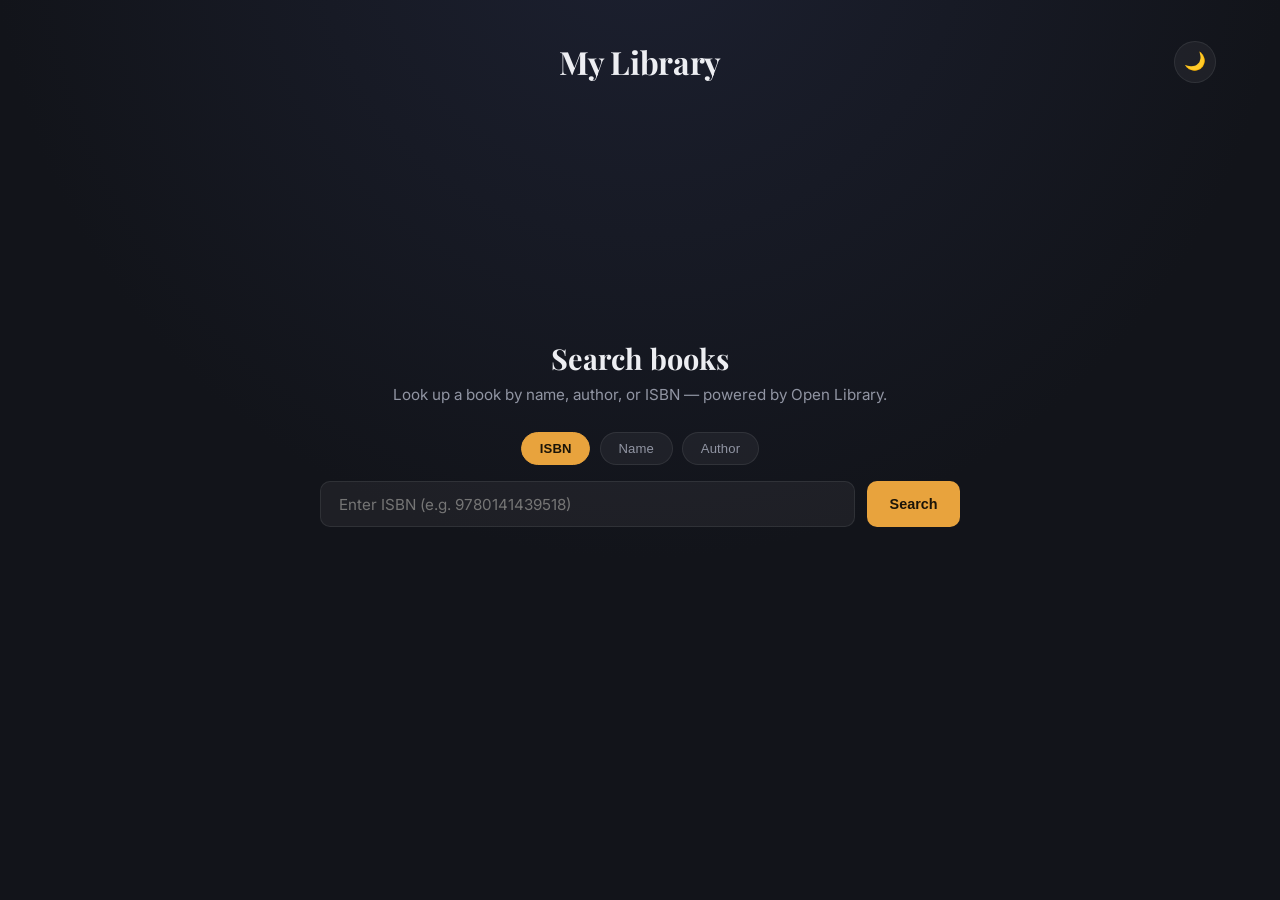
==== query.html @ 7b00bb0c "Add book isbn search (/query) and book list search" ====
<!DOCTYPE html>
<html lang="en">
<head>
    <meta charset="UTF-8">
    <meta name="viewport" content="width=device-width, initial-scale=1.0">
    <meta name="description" content="Search for a book by name, author, or ISBN.">
    <title>Search Books — My Library</title>
    <link rel="stylesheet" href="style.css">
    <link rel="preconnect" href="https://fonts.googleapis.com">
    <link rel="preconnect" href="https://fonts.gstatic.com" crossorigin>
    <link href="https://fonts.googleapis.com/css2?family=Inter:wght@300;400;600;700&family=Playfair+Display:ital,wght@0,400;0,700;1,400&display=swap" rel="stylesheet">
</head>
<body class="query-page">
    <header>
        <div class="logo">
            <a href="/" class="logo-link"><h1>My Library</h1></a>
            <div class="header-controls">
                <button id="theme-toggle" class="icon-btn" title="Toggle light/dark theme">🌙</button>
            </div>
        </div>
    </header>

    <main class="query-main">
        <section class="query-panel">
            <h2 class="query-heading">Search books</h2>
            <p class="query-subheading">Look up a book by name, author, or ISBN — powered by Open Library.</p>

            <form id="query-form" class="query-form" novalidate>
                <div class="query-mode-row" role="radiogroup" aria-label="Search by">
                    <button type="button" class="tag query-mode active" data-mode="isbn" aria-pressed="true">ISBN</button>
                    <button type="button" class="tag query-mode" data-mode="title" aria-pressed="false">Name</button>
                    <button type="button" class="tag query-mode" data-mode="author" aria-pressed="false">Author</button>
                </div>
                <div class="query-input-row">
                    <input type="text" id="query-input" class="query-input" placeholder="Enter ISBN (e.g. 9780141439518)" autocomplete="off" inputmode="search">
                    <button type="submit" class="control-btn primary query-submit" id="query-submit">Search</button>
                </div>
                <p class="query-error hidden" id="query-error"></p>
            </form>
        </section>

        <section class="query-results-section">
            <div class="query-status" id="query-status"></div>
            <div class="query-results" id="query-results"></div>
        </section>
    </main>

    <script type="module" src="query.js"></script>
</body>
</html>
---- style.css ----
:root {
    --bg-color: #12141a;
    --bg-gradient: radial-gradient(circle at 50% -10%, #1c2030 0%, #12141a 55%);
    --text-color: #edeef2;
    --text-muted: #9195a3;
    --accent-color: #e8a33d;
    --tag-bg: rgba(255, 255, 255, 0.05);
    --tag-hover: rgba(255, 255, 255, 0.09);
    --tag-active: #e8a33d;
    --tag-active-text: #1a1408;
    --overlay-bg: rgba(10, 11, 15, 0.97);
    --page-bg: #fbf8f2;
    --page-text: #2c2a26;
    --control-bg: rgba(255, 255, 255, 0.07);
    --control-hover: rgba(255, 255, 255, 0.14);
    --border-soft: rgba(255, 255, 255, 0.08);
    --logo-color: #edeef2;
    --shelf-shadow: rgba(0, 0, 0, 0.55);
    --page-edge: #e4ded0;
    --fore-edge-color: #f1ead9;
    --card-shadow: rgba(0, 0, 0, 0.45);
    --timeline-tick-color: #fff;
    --timeline-tick-shadow: 0 1px 2px rgba(0, 0, 0, 0.9), 0 0 8px rgba(0, 0, 0, 0.5);
}

:root[data-theme="light"] {
    --bg-color: #f6f4ef;
    --bg-gradient: radial-gradient(circle at 50% -10%, #ffffff 0%, #f0ede5 55%);
    --text-color: #232220;
    --text-muted: #7a756c;
    --accent-color: #b3572c;
    --tag-bg: rgba(0, 0, 0, 0.035);
    --tag-hover: rgba(0, 0, 0, 0.07);
    --tag-active: #b3572c;
    --tag-active-text: #fff8ef;
    --overlay-bg: rgba(246, 244, 239, 0.97);
    --page-bg: #ffffff;
    --page-text: #262420;
    --control-bg: rgba(0, 0, 0, 0.05);
    --control-hover: rgba(0, 0, 0, 0.1);
    --border-soft: rgba(0, 0, 0, 0.08);
    --logo-color: #232220;
    --shelf-shadow: rgba(60, 50, 30, 0.18);
    --page-edge: #e7e2d6;
    --fore-edge-color: #f4f0e6;
    --card-shadow: rgba(60, 50, 30, 0.16);
    --timeline-tick-color: #1a1a1a;
    --timeline-tick-shadow: 0 1px 2px rgba(255, 255, 255, 0.9), 0 0 8px rgba(255, 255, 255, 0.6);
}

* {
    margin: 0;
    padding: 0;
    box-sizing: border-box;
}

body {
    font-family: 'Inter', system-ui, sans-serif;
    background: var(--bg-gradient);
    background-color: var(--bg-color);
    color: var(--text-color);
    min-height: 100vh;
    display: flex;
    flex-direction: column;
    overflow-x: hidden;
    transition: background-color 0.4s ease, color 0.4s ease;
}

header {
    padding: 2.5rem 4rem 1.5rem;
    display: flex;
    flex-direction: column;
    align-items: center;
    gap: 1.75rem;
    position: relative;
    z-index: 10;
}

.logo {
    display: flex;
    align-items: center;
    gap: 1rem;
    width: 100%;
    justify-content: center;
    position: relative;
}

.logo h1 {
    font-family: 'Playfair Display', serif;
    font-weight: 700;
    font-size: 2rem;
    letter-spacing: -0.3px;
    color: var(--logo-color);
}

.header-controls {
    position: absolute;
    right: 0;
    top: 50%;
    transform: translateY(-50%);
    display: flex;
    align-items: center;
    gap: 0.6rem;
}

/* Below this width, the centered title and the absolutely-positioned
   controls start overlapping — switch .logo to a plain space-between row
   instead of a title floating under an overlay, and tighten things up to
   fit a phone screen. */
@media (max-width: 480px) {
    header {
        padding: 1.5rem 1.25rem 1.25rem;
        gap: 1.25rem;
    }

    .logo {
        justify-content: space-between;
    }

    .logo h1 {
        font-size: 1.4rem;
    }

    .header-controls {
        position: static;
        transform: none;
    }

    .icon-btn {
        width: 38px;
        height: 38px;
    }
}

.icon-btn {
    background: var(--tag-bg);
    border: 1px solid var(--border-soft);
    color: var(--text-color);
    width: 42px;
    height: 42px;
    border-radius: 50%;
    cursor: pointer;
    font-size: 1.1rem;
    display: flex;
    align-items: center;
    justify-content: center;
    transition: all 0.3s ease;
}

.icon-btn:hover {
    background: var(--tag-hover);
    transform: scale(1.08);
}

.icon-btn.active {
    background: var(--tag-active);
    border-color: var(--tag-active);
    color: var(--tag-active-text);
}

.layout-control {
    position: relative;
}

.layout-popover {
    position: absolute;
    top: calc(100% + 10px);
    right: 0;
    width: 230px;
    background: var(--overlay-bg);
    border: 1px solid var(--border-soft);
    border-radius: 14px;
    padding: 1rem;
    box-shadow: 0 16px 36px rgba(0, 0, 0, 0.35);
    backdrop-filter: blur(10px);
    z-index: 20;
    text-align: left;
}

.layout-popover.hidden {
    display: none;
}

.layout-popover-title {
    font-size: 0.78rem;
    font-weight: 600;
    text-transform: uppercase;
    letter-spacing: 0.04em;
    color: var(--text-muted);
    margin-bottom: 0.75rem;
}

.layout-popover-row {
    display: flex;
    gap: 0.5rem;
    margin-bottom: 0.9rem;
}

.layout-quick-btn {
    flex: 1;
    background: var(--tag-bg);
    border: 1px solid var(--border-soft);
    color: var(--text-color);
    padding: 0.45rem 0.6rem;
    border-radius: 8px;
    font-size: 0.82rem;
    font-weight: 500;
    cursor: pointer;
    transition: all 0.2s ease;
}

.layout-quick-btn:hover {
    background: var(--tag-hover);
}

.layout-quick-btn.active {
    background: var(--tag-active);
    border-color: var(--tag-active);
    color: var(--tag-active-text);
    font-weight: 600;
}

.layout-slider-row label {
    display: block;
    font-size: 0.8rem;
    color: var(--text-muted);
    margin-bottom: 0.5rem;
}

.layout-slider-row input[type="range"] {
    width: 100%;
    accent-color: var(--accent-color);
    cursor: pointer;
}

.about-control {
    position: relative;
}

.about-control.hidden {
    display: none;
}

.about-popover {
    position: absolute;
    top: calc(100% + 10px);
    right: 0;
    min-width: 200px;
    background: var(--overlay-bg);
    border: 1px solid var(--border-soft);
    border-radius: 14px;
    padding: 1rem;
    box-shadow: 0 16px 36px rgba(0, 0, 0, 0.35);
    backdrop-filter: blur(10px);
    z-index: 20;
    text-align: left;
}

.about-popover.hidden {
    display: none;
}

.about-popover-title {
    font-size: 0.78rem;
    font-weight: 600;
    text-transform: uppercase;
    letter-spacing: 0.04em;
    color: var(--text-muted);
    margin-bottom: 0.75rem;
}

.about-links {
    list-style: none;
    display: flex;
    flex-direction: column;
    gap: 0.4rem;
}

.about-link {
    display: flex;
    align-items: center;
    gap: 0.6rem;
    padding: 0.45rem 0.6rem;
    border-radius: 8px;
    color: var(--text-color);
    text-decoration: none;
    font-size: 0.88rem;
    font-weight: 500;
    text-transform: capitalize;
    transition: background 0.2s ease;
}

.about-link:hover {
    background: var(--tag-hover);
}

.about-link svg {
    flex-shrink: 0;
    color: var(--text-muted);
}

.tags {
    display: flex;
    gap: 0.6rem;
    list-style: none;
    flex-wrap: wrap;
    justify-content: center;
    max-width: 900px;
}

.tag {
    background: var(--tag-bg);
    border: 1px solid var(--border-soft);
    color: var(--text-muted);
    padding: 0.5rem 1.1rem;
    border-radius: 99px;
    font-size: 0.82rem;
    font-weight: 500;
    letter-spacing: 0.01em;
    cursor: pointer;
    transition: all 0.25s ease;
}

.tag:hover {
    background: var(--tag-hover);
    color: var(--text-color);
    transform: translateY(-1px);
}

.tag.active {
    background: var(--tag-active);
    border-color: var(--tag-active);
    color: var(--tag-active-text);
    font-weight: 600;
}

.tag-search-item {
    list-style: none;
}

/* Shares .tag's pill shape/colors/hover — these just adapt it from a button
   to a free-text field (width, text alignment, cursor, a focus ring instead
   of the click "active" state buttons use). */
.tag-search {
    font-family: inherit;
    width: 240px;
    max-width: 60vw;
    text-align: left;
    cursor: text;
}

.tag-search::placeholder {
    color: var(--text-muted);
    opacity: 0.75;
}

.tag-search:focus {
    outline: none;
    color: var(--text-color);
    background: var(--tag-hover);
    border-color: var(--accent-color);
}

main {
    flex: 1;
    display: flex;
    justify-content: center;
    align-items: center;
    padding: 3rem 2rem 5rem;
}

.bookshelf-container {
    position: relative;
    width: 100%;
    max-width: 1100px;
    margin: 0 auto;
}

.not-found {
    display: flex;
    flex-direction: column;
    align-items: center;
    text-align: center;
    gap: 0.6rem;
    margin: 0 auto;
}

.not-found.hidden {
    display: none;
}

.not-found-code {
    font-family: 'Playfair Display', serif;
    font-weight: 700;
    font-size: 4rem;
    color: var(--accent-color);
    line-height: 1;
}

.not-found-message {
    color: var(--text-muted);
    font-size: 1.05rem;
    max-width: 360px;
}

.search-empty-message {
    width: 100%;
    text-align: center;
    color: var(--text-muted);
    font-size: 0.95rem;
    padding: 2.5rem 1rem;
}

.not-found-home-link {
    margin-top: 0.6rem;
    padding: 0.6rem 1.3rem;
    border-radius: 999px;
    border: 1px solid var(--border-soft);
    color: var(--text-color);
    text-decoration: none;
    font-size: 0.9rem;
    transition: background 0.2s ease, border-color 0.2s ease;
}

.not-found-home-link:hover {
    background: var(--accent-color);
    border-color: var(--accent-color);
    color: #fff;
}

.bookshelf-rows {
    display: flex;
    flex-direction: column;
    gap: 40px;
}

.shelf-row {
    position: relative;
}

.bookshelf-viewport {
    overflow-x: auto;
    overflow-y: hidden;
    scroll-behavior: smooth;
    scrollbar-width: thin;
    /* Top padding is headroom for both the hover-lift and the tooltip
       balloon above it — overflow-y is hidden (needed to clip horizontal
       scroll cleanly), so anything taller than this gets cut off. The
       matching negative margin keeps the row's own position unchanged
       when nothing is hovered. */
    padding: 150px 4px 6px;
    margin-top: -150px;
    -webkit-overflow-scrolling: touch;
}

.bookshelf-viewport::-webkit-scrollbar {
    height: 6px;
}

.bookshelf-viewport::-webkit-scrollbar-thumb {
    background: var(--border-soft);
    border-radius: 3px;
}

.bookshelf {
    display: flex;
    justify-content: center;
    align-items: flex-end;
    gap: 3px;
    position: relative;
    z-index: 2;
    padding: 0 20px 6px;
    width: max-content;
    min-width: 100%;
    transform-style: preserve-3d;
}

.shelf-nav {
    position: absolute;
    top: calc(50% - 35px);
    transform: translateY(-50%);
    z-index: 6;
    width: 44px;
    height: 44px;
    border-radius: 50%;
    background: var(--control-bg);
    border: 1px solid var(--border-soft);
    color: var(--text-color);
    font-size: 1.5rem;
    line-height: 1;
    display: flex;
    align-items: center;
    justify-content: center;
    cursor: pointer;
    transition: all 0.2s ease;
    backdrop-filter: blur(6px);
}

.shelf-nav:hover {
    background: var(--control-hover);
}

.shelf-nav:disabled {
    opacity: 0.25;
    cursor: default;
}

.shelf-nav.hidden {
    display: none;
}

.shelf-nav-left {
    left: -4px;
}

.shelf-nav-right {
    right: -4px;
}

/* The plank's own width is set from JS to match the row's full scrollable
   content width (which can be much wider than the visible viewport once a
   row overflows, e.g. in "All" mode) — so it needs its own clipped "track"
   the same visible width as the viewport, otherwise the oversized plank
   would stick out past the row on both sides. Extra bottom padding on the
   track gives the plank's drop shadow room to render without being clipped. */
.shelf-plank-track {
    position: relative;
    overflow: hidden;
    margin-top: -4px;
    padding-bottom: 20px;
    height: 22px;
}

/* Dark wood plank the books visually rest on — replaces the old
   shadow-only "floating books" look with an actual shelf surface. Position
   and width are driven by JS (see syncPlank in main.js) so it always spans
   exactly as wide as the books, including while mid-scroll. */
.shelf-plank {
    position: absolute;
    top: 0;
    left: 0;
    z-index: 1;
    height: 22px;
    border-radius: 4px;
    background: linear-gradient(180deg, #7a4a26 0%, #5c3418 45%, #3d2110 100%);
    box-shadow:
        0 14px 22px var(--shelf-shadow),
        inset 0 2px 0 rgba(255, 255, 255, 0.12),
        inset 0 -4px 6px rgba(0, 0, 0, 0.4);
    will-change: transform;
}

.shelf-plank::before {
    content: '';
    position: absolute;
    inset: 3px 6px;
    border-radius: 3px;
    background-image: repeating-linear-gradient(
        90deg,
        rgba(0, 0, 0, 0.15) 0px,
        rgba(0, 0, 0, 0.15) 1px,
        transparent 1px,
        transparent 16px
    );
    opacity: 0.6;
    pointer-events: none;
}

.shelf-plank::after {
    content: '';
    position: absolute;
    left: 0;
    right: 0;
    top: 0;
    height: 3px;
    border-radius: 4px 4px 0 0;
    background: rgba(255, 220, 180, 0.15);
    pointer-events: none;
}

.shelf-top, .shelf-front {
    display: none;
}

/* Timeline strip — dates (from book.date_added) laid out under the plank in
   the same coordinate space as the books above, so each tick lines up with
   the book that introduced it. Clipped track + full-content-width inner
   element mirrors the shelf-plank-track/shelf-plank pattern so it scrolls
   in lockstep with the row (see syncRow in main.js). Hidden by default —
   shown only once the timeline toggle is switched on. */
.shelf-timeline-track {
    position: relative;
    overflow: hidden;
    height: 34px;
}

.bookshelf-container.hide-timeline .shelf-timeline-track {
    display: none;
}

.shelf-timeline {
    position: absolute;
    top: 0;
    left: 0;
    height: 100%;
    will-change: transform;
}

.timeline-tick {
    position: absolute;
    top: 0;
    transform: translateX(-50%);
    white-space: nowrap;
    color: var(--timeline-tick-color);
    text-shadow: var(--timeline-tick-shadow);
    pointer-events: none;
}

/* Sized to stay legible against whatever's behind the strip without
   overwhelming a row of many closely-spaced ticks. */
.timeline-tick-year {
    top: 3px;
    font-size: 0.95rem;
    font-weight: 700;
    letter-spacing: 0.02em;
}

.timeline-tick-month {
    top: 8px;
    font-size: 0.72rem;
    font-weight: 500;
    opacity: 0.9;
}

/* ---------- 3D Book Construction ---------- */
/* Faces follow standard cube geometry: front/back = width x height,
   spine/fore-edge = thickness x height, top/bottom = width x thickness. */

/* The slot is the flex item and the ONLY element the mouse hit-tests
   against for hover/click — it never moves. The .book inside it animates
   freely on hover without ever dragging the hoverable region out from
   under the cursor (which is what caused the old flicker). */
.book-slot {
    position: relative;
    cursor: pointer;
    /* Each book gets its OWN perspective, centered on itself. A single
       perspective shared across the whole row (previously on <main>) skews
       every book away from the row's center, which is what was flaring the
       top page-block face out into a visible pale strip on most spines.
       700px was aggressive enough that tall, thin books (large height,
       small thickness) combined with the per-book rotation jitter could
       foreshorten a face's far corner into a sharp spike poking above the
       book's silhouette. A larger distance keeps the same tilted-book feel
       with far less distortion. */
    perspective: 2200px;
}

.book-slot:hover {
    z-index: 5;
}

.book {
    position: relative;
    transform-style: preserve-3d;
    transition: transform 0.45s cubic-bezier(0.34, 1.56, 0.64, 1);
    transform: rotateY(var(--rest-y, -90deg)) rotateZ(var(--rest-z, 0deg));
    will-change: transform;
}

/* translateY/translateZ/scale are listed BEFORE the rotateY/rotateZ resting
   rotation, so they apply outermost, in plain world space — a straight lift
   up and toward the viewer. Putting them after the rotation (as before)
   made them inherit the book's own resting rotation, turning "toward the
   viewer" into "sideways", which read as the book sliding left on hover. */
.book-slot:hover .book {
    transform: translateY(-16px) translateZ(50px) scale(1.08)
               rotateY(var(--rest-y, -90deg)) rotateZ(var(--rest-z, 0deg));
}

/* Hover tooltip — a small speech-balloon above the book showing title +
   author. It's a plain 2D element (a sibling of .book, not inside it), so
   it isn't subject to the book's own 3D perspective/rotation — it just
   fades and pops in in place, sized to whatever text it holds. */
.book-tooltip {
    position: absolute;
    left: 50%;
    bottom: calc(100% + 14px);
    transform: translateX(-50%) translateY(6px) scale(0.94);
    width: max-content;
    max-width: 190px;
    background: var(--overlay-bg);
    border: 1px solid var(--border-soft);
    border-radius: 10px;
    padding: 0.5rem 0.75rem;
    text-align: center;
    z-index: 8;
    opacity: 0;
    pointer-events: none;
    transition: opacity 0.2s ease, transform 0.2s ease;
    box-shadow: 0 10px 24px rgba(0, 0, 0, 0.35);
    backdrop-filter: blur(8px);
}

.book-tooltip::after {
    content: '';
    position: absolute;
    top: 100%;
    left: 50%;
    transform: translateX(-50%);
    border: 6px solid transparent;
    border-top-color: var(--overlay-bg);
}

.book-slot:hover .book-tooltip {
    opacity: 1;
    transform: translateX(-50%) translateY(0) scale(1);
}

.book-tooltip-title {
    display: block;
    font-family: 'Playfair Display', serif;
    font-weight: 700;
    font-size: 0.82rem;
    line-height: 1.3;
    color: var(--text-color);
}

.book-tooltip-author {
    display: block;
    font-size: 0.7rem;
    color: var(--text-muted);
    margin-top: 0.2rem;
}

.book-face {
    position: absolute;
    top: 0;
    left: 0;
    background-size: cover;
    background-position: center;
    backface-visibility: hidden;
}

.book-front {
    border-radius: 3px 6px 6px 3px;
    box-shadow: inset 0 0 30px rgba(0, 0, 0, 0.15);
    overflow: hidden;
}

.cover-img {
    width: 100%;
    height: 100%;
    object-fit: cover;
    display: block;
}

.cover-fallback {
    position: absolute;
    inset: 0;
    display: none;
    flex-direction: column;
    align-items: center;
    justify-content: center;
    text-align: center;
    padding: 1.5rem;
    color: rgba(255, 255, 255, 0.95);
}

.cover-fallback-active .cover-fallback {
    display: flex;
}

.fallback-title {
    font-family: 'Playfair Display', serif;
    font-weight: 700;
    font-size: 1rem;
    margin-bottom: 0.6rem;
    line-height: 1.3;
}

.fallback-author {
    font-size: 0.75rem;
    opacity: 0.85;
    letter-spacing: 0.02em;
}

.book-back {
    border-radius: 3px 6px 6px 3px;
    box-shadow: inset 0 0 25px rgba(0, 0, 0, 0.25);
}

.book-spine {
    border-radius: 3px 3px 3px 3px;
    box-shadow: inset 3px 0 8px rgba(0, 0, 0, 0.18), inset -1px 0 3px rgba(255, 255, 255, 0.15);
    display: flex;
    align-items: center;
    justify-content: center;
    overflow: hidden;
}

.book-spine-title {
    writing-mode: vertical-rl;
    text-orientation: mixed;
    transform: rotate(180deg);
    font-size: 0.72rem;
    font-weight: 600;
    color: rgba(255, 255, 255, 0.94);
    padding: 12px 0;
    text-align: center;
    white-space: nowrap;
    overflow: hidden;
    max-height: 100%;
    letter-spacing: 0.01em;
}

.rating-badge {
    position: absolute;
    top: 8px;
    left: 50%;
    transform: translateX(-50%);
    background: rgba(0, 0, 0, 0.28);
    color: #fff;
    font-size: 0.6rem;
    font-weight: 700;
    padding: 2px 6px;
    border-radius: 8px;
    z-index: 2;
    backdrop-filter: blur(2px);
}

.book-fore-edge {
    background: var(--fore-edge-color);
    background-image: repeating-linear-gradient(0deg, var(--page-edge), var(--page-edge) 1px, var(--fore-edge-color) 1px, var(--fore-edge-color) 3px);
}

.book-top, .book-bottom {
    background: var(--fore-edge-color);
    background-image: repeating-linear-gradient(90deg, var(--page-edge), var(--page-edge) 1px, var(--fore-edge-color) 1px, var(--fore-edge-color) 3px);
}

/* ---------- Overlay / Inspect Mode ---------- */
.overlay {
    position: fixed;
    top: 0;
    left: 0;
    width: 100vw;
    height: 100vh;
    background: var(--overlay-bg);
    backdrop-filter: blur(14px);
    z-index: 100;
    display: flex;
    flex-direction: column;
    opacity: 1;
    transition: opacity 0.4s ease;
}

.overlay.hidden {
    opacity: 0;
    pointer-events: none;
}

.overlay-controls {
    padding: 2rem;
    display: flex;
    justify-content: space-between;
    z-index: 110;
}

.overlay-controls-right {
    display: flex;
    gap: 0.75rem;
}

.lamp-btn {
    display: flex;
    align-items: center;
    gap: 0.4rem;
}

.lamp-btn-icon {
    font-size: 1rem;
    filter: grayscale(1) brightness(0.8);
    transition: filter 0.25s ease;
}

.lamp-btn[aria-pressed="true"] {
    background: rgba(232, 163, 61, 0.18);
    box-shadow: inset 0 0 0 1px rgba(232, 163, 61, 0.5);
}

.lamp-btn[aria-pressed="true"] .lamp-btn-icon {
    filter: none;
    text-shadow: 0 0 8px rgba(255, 200, 80, 0.9);
}

.control-btn {
    padding: 0.7rem 1.4rem;
    border-radius: 10px;
    border: none;
    font-weight: 600;
    font-size: 0.9rem;
    cursor: pointer;
    transition: all 0.2s ease;
    background: var(--control-bg);
    color: var(--text-color);
}

.control-btn:hover {
    background: var(--control-hover);
}

.control-btn.primary {
    background: var(--accent-color);
    color: var(--tag-active-text);
}

.control-btn.primary:hover {
    filter: brightness(1.08);
    box-shadow: 0 0 24px rgba(232, 163, 61, 0.35);
}

.control-btn:disabled {
    opacity: 0.4;
    cursor: not-allowed;
    filter: none;
    box-shadow: none;
}

.control-btn:disabled:hover {
    background: var(--control-bg);
}

.control-btn.primary:disabled {
    background: var(--control-bg);
    color: var(--text-muted);
}

.inspect-stage {
    flex: 1;
    position: relative;
    display: flex;
    justify-content: center;
    align-items: center;
}

.inspect-stage canvas {
    display: block;
}

.drag-hint {
    position: absolute;
    bottom: 1.5rem;
    left: 50%;
    transform: translateX(-50%);
    font-size: 0.8rem;
    color: var(--text-muted);
    letter-spacing: 0.02em;
    pointer-events: none;
    opacity: 0.85;
}

/* ---------- Inspect view: prev/next book arrows ---------- */
/* Pinned to the stage's outer edges, leaving a gutter that the metadata
   panels start after (see .book-info offsets) so the two never collide. */
.inspect-nav {
    position: absolute;
    top: 50%;
    transform: translateY(-50%);
    z-index: 5;
    width: 44px;
    height: 44px;
    border-radius: 50%;
    background: var(--control-bg);
    border: 1px solid var(--border-soft);
    color: var(--text-color);
    font-size: 1.5rem;
    line-height: 1;
    display: flex;
    align-items: center;
    justify-content: center;
    cursor: pointer;
    transition: background 0.2s ease, opacity 0.2s ease;
    backdrop-filter: blur(6px);
}

.inspect-nav:hover:not(:disabled) {
    background: var(--control-hover);
}

.inspect-nav:disabled {
    opacity: 0.2;
    cursor: default;
}

.inspect-nav-left {
    left: 10px;
}

.inspect-nav-right {
    right: 10px;
}

/* ---------- Inspect view: book metadata panels ---------- */
/* Overlaid on the stage rather than laid out as flex siblings of the canvas:
   the renderer is sized in JS from the stage's own box (see
   createInspectScene), so in-flow panels would shrink the row out from
   under a canvas that has already been given an explicit pixel width. */
.book-info {
    position: absolute;
    top: 0;
    z-index: 4;
    width: 30%;
    max-width: 270px;
    max-height: 100%;
    overflow-y: auto;
    display: flex;
    flex-direction: column;
    gap: 0.85rem;
    font-size: 0.85rem;
    line-height: 1.5;
}

.book-info-left {
    left: 66px;
}

.book-info-right {
    right: 66px;
}

.info-title {
    font-family: 'Playfair Display', serif;
    font-weight: 700;
    font-size: 1.35rem;
    line-height: 1.25;
    color: var(--text-color);
}

.info-row {
    display: flex;
    flex-direction: column;
    gap: 0.15rem;
}

.info-label {
    font-size: 0.68rem;
    font-weight: 600;
    text-transform: uppercase;
    letter-spacing: 0.07em;
    color: var(--text-muted);
}

.info-value {
    color: var(--text-color);
    overflow-wrap: anywhere;
}

.info-tags {
    color: var(--accent-color);
    font-weight: 500;
}

.info-note {
    display: flex;
    flex-direction: column;
    gap: 0.3rem;
    padding-top: 0.85rem;
    border-top: 1px solid var(--border-soft);
}

/* pre-wrap keeps newlines the reader typed into books.json's `description`
   as real line breaks, while still wrapping long paragraphs to the panel. */
.info-note-body {
    white-space: pre-wrap;
    color: var(--text-color);
    opacity: 0.92;
}

/* Below this width the book fills too much of the stage to leave clear space
   beside it — drop the panels to the bottom as two columns and reclaim the
   drag hint's space. They get a solid backdrop here because unlike the
   desktop layout they do sit over the model, and a pale cover behind
   unbacked text would be unreadable. A fixed height (rather than
   max-height) keeps both columns' top edges level so the two read as one
   bar instead of a ragged pair. */
@media (max-width: 1024px) {
    .book-info {
        top: auto;
        bottom: 0;
        width: 50%;
        max-width: none;
        height: 44%;
        font-size: 0.78rem;
        gap: 0.6rem;
        padding: 0.9rem 1rem 1rem;
        background: var(--overlay-bg);
        backdrop-filter: blur(8px);
    }

    .book-info-right {
        border-left: 1px solid var(--border-soft);
    }

    .book-info-left {
        left: 0;
    }

    .book-info-right {
        right: 0;
    }

    .info-title {
        font-size: 1.1rem;
    }

    .inspect-nav {
        top: 30%;
    }

    .drag-hint {
        display: none;
    }
}

/* ---------- Loading spinner (shown while the cover texture downloads) ---------- */
.inspect-loader {
    position: absolute;
    top: 50%;
    left: 50%;
    transform: translate(-50%, -50%);
    z-index: 4;
    pointer-events: none;
}

.inspect-loader.hidden {
    display: none;
}

.spinner {
    width: 40px;
    height: 40px;
    border-radius: 50%;
    border: 3px solid var(--border-soft);
    border-top-color: var(--accent-color);
    animation: spin 0.8s linear infinite;
}

@keyframes spin {
    to { transform: rotate(360deg); }
}

/* ---------- Reading Interface / Open Book ---------- */
.reading-interface {
    position: absolute;
    top: 0;
    left: 0;
    width: 100%;
    height: 100%;
    display: flex;
    flex-direction: column;
    justify-content: center;
    align-items: center;
    z-index: 105;
    background: var(--overlay-bg);
}

.reading-interface.hidden {
    display: none;
}

.open-book-container {
    perspective: 2200px;
    margin-bottom: 2rem;
}

.open-book {
    position: relative;
    transform-style: preserve-3d;
}

.page {
    position: absolute;
    top: 0;
    left: 50%;
    width: 50%;
    height: 100%;
    background: var(--page-bg);
    transform-origin: left center;
    transition: transform 0.8s cubic-bezier(0.645, 0.045, 0.355, 1);
    transform-style: preserve-3d;
    border: 1px solid var(--border-soft);
    box-shadow: 0 10px 40px var(--card-shadow), inset 6px 0 12px rgba(0, 0, 0, 0.04);
    border-radius: 0 4px 4px 0;
}

.page-front, .page-back {
    position: absolute;
    top: 0;
    left: 0;
    width: 100%;
    height: 100%;
    backface-visibility: hidden;
    padding: 2.2rem;
    overflow-y: auto;
    color: var(--page-text);
    background: var(--page-bg);
}

.page-front {
    transform: rotateY(0deg);
}

.page-back {
    transform: rotateY(180deg);
}

.page.flipped {
    transform: rotateY(-180deg);
}

.page-front h2, .page-back h2 {
    font-family: 'Playfair Display', serif;
    margin-bottom: 1rem;
    color: var(--page-text);
}

.page-front p, .page-back p {
    margin-bottom: 1rem;
    line-height: 1.65;
    font-size: 0.95rem;
}

.page-controls {
    display: flex;
    gap: 1rem;
}

.nav-btn {
    background: var(--control-bg);
    border: 1px solid var(--border-soft);
    color: var(--text-color);
    padding: 0.55rem 1.1rem;
    border-radius: 8px;
    cursor: pointer;
    font-weight: 500;
    transition: 0.2s;
}

.nav-btn:hover {
    background: var(--control-hover);
}

/* ---------- /query — book search page ---------- */
.logo-link {
    text-decoration: none;
    color: inherit;
}

.query-main {
    flex: 1;
    display: flex;
    flex-direction: column;
    align-items: center;
    gap: 2.5rem;
    padding: 1rem 1.5rem 5rem;
}

.query-panel {
    width: 100%;
    max-width: 640px;
    text-align: center;
}

.query-heading {
    font-family: 'Playfair Display', serif;
    font-weight: 700;
    font-size: 1.8rem;
    margin-bottom: 0.5rem;
}

.query-subheading {
    color: var(--text-muted);
    font-size: 0.95rem;
    margin-bottom: 1.75rem;
}

.query-form {
    display: flex;
    flex-direction: column;
    gap: 1rem;
    align-items: center;
}

.query-mode-row {
    display: flex;
    gap: 0.6rem;
}

/* .tag already provides the pill shape/active state (see tags nav on the
   home page) — .query-mode only adds the button-vs-anchor cursor reset. */
.query-mode {
    cursor: pointer;
}

.query-input-row {
    display: flex;
    gap: 0.75rem;
    width: 100%;
}

.query-input {
    flex: 1;
    padding: 0.8rem 1.1rem;
    border-radius: 10px;
    border: 1px solid var(--border-soft);
    background: var(--tag-bg);
    color: var(--text-color);
    font-size: 0.95rem;
    font-family: inherit;
}

.query-input:focus {
    outline: none;
    border-color: var(--accent-color);
}

.query-submit {
    white-space: nowrap;
}

.query-error {
    color: #e0555a;
    font-size: 0.85rem;
}

.query-error.hidden {
    display: none;
}

.query-results-section {
    width: 100%;
    max-width: 1100px;
    display: flex;
    flex-direction: column;
    gap: 1.25rem;
}

.query-status {
    text-align: center;
    color: var(--text-muted);
    font-size: 0.88rem;
    min-height: 1.2em;
}

.query-results {
    display: grid;
    grid-template-columns: repeat(auto-fill, minmax(220px, 1fr));
    gap: 1.5rem;
}

.result-card {
    display: flex;
    flex-direction: column;
    gap: 0.75rem;
    background: var(--tag-bg);
    border: 1px solid var(--border-soft);
    border-radius: 14px;
    padding: 1rem;
    transition: transform 0.2s ease, background 0.2s ease;
}

.result-card:hover {
    background: var(--tag-hover);
    transform: translateY(-2px);
}

.result-cover-wrap {
    position: relative;
    width: 100%;
    aspect-ratio: 2 / 3;
    border-radius: 8px;
    overflow: hidden;
    /* Visible until the lazy-loaded <img> paints over it — a flat skeleton
       tone rather than a shimmer animation, so a page full of not-yet-loaded
       covers doesn't turn into a wall of competing motion. */
    background: var(--control-bg);
}

.result-cover {
    width: 100%;
    height: 100%;
    object-fit: cover;
    display: block;
    opacity: 0;
    animation: result-cover-in 0.35s ease forwards;
}

@keyframes result-cover-in {
    to {
        opacity: 1;
    }
}

.result-cover-fallback {
    position: absolute;
    inset: 0;
    display: flex;
    align-items: center;
    justify-content: center;
    font-family: 'Playfair Display', serif;
    font-weight: 700;
    font-size: 1.6rem;
    color: rgba(255, 255, 255, 0.92);
    text-align: center;
    padding: 1rem;
}

.result-meta {
    display: flex;
    flex-direction: column;
    gap: 0.25rem;
}

.result-title {
    font-family: 'Playfair Display', serif;
    font-weight: 700;
    font-size: 1rem;
    line-height: 1.3;
}

.result-author {
    color: var(--text-muted);
    font-size: 0.85rem;
}

.result-sub {
    color: var(--text-muted);
    font-size: 0.75rem;
    opacity: 0.85;
}

@media (max-width: 480px) {
    .query-input-row {
        flex-direction: column;
    }

    .query-results {
        grid-template-columns: repeat(auto-fill, minmax(140px, 1fr));
        gap: 1rem;
    }
}
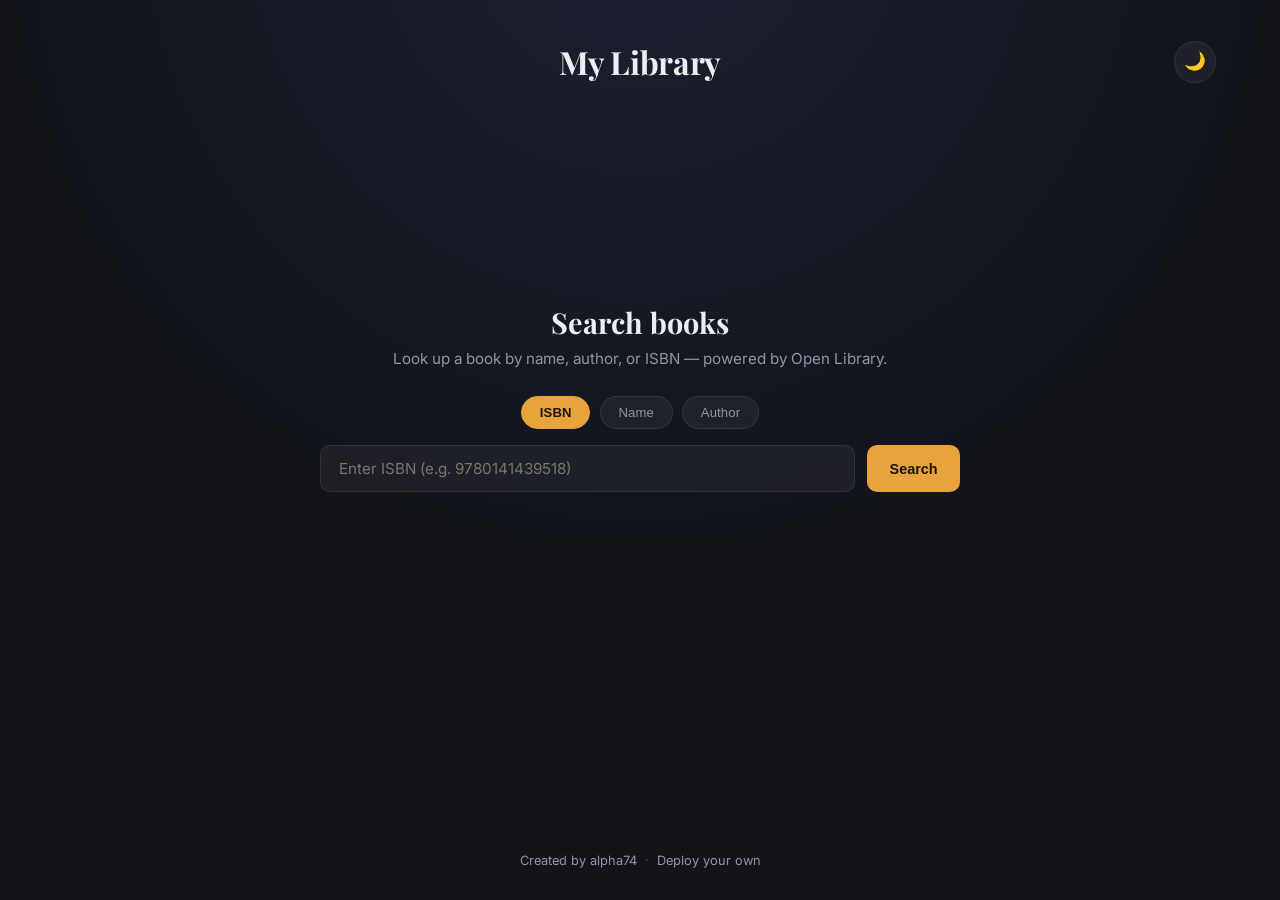
==== commit 2f96ec0c: "Add footer" ====
--- a/query.html
+++ b/query.html
@@ -45,6 +45,12 @@
         </section>
     </main>
 
+    <footer class="site-footer">
+        <a class="site-footer-link" href="https://alpha74.github.io/webcv" target="_blank" rel="noopener noreferrer">Created by alpha74</a>
+        <span class="site-footer-sep">&middot;</span>
+        <a class="site-footer-link" href="https://github.com/alpha74/bookshelf3d_profile/tree/main" target="_blank" rel="noopener noreferrer">Deploy your own</a>
+    </footer>
+
     <script type="module" src="query.js"></script>
 </body>
 </html>
--- a/style.css
+++ b/style.css
@@ -389,6 +389,19 @@
     display: none;
 }
 
+.gh-loading {
+    display: flex;
+    flex-direction: column;
+    align-items: center;
+    text-align: center;
+    gap: 0.9rem;
+    margin: 3rem auto;
+}
+
+.gh-loading.hidden {
+    display: none;
+}
+
 .not-found-code {
     font-family: 'Playfair Display', serif;
     font-weight: 700;
@@ -1449,3 +1462,28 @@
         gap: 1rem;
     }
 }
+
+/* ---------- Site footer ---------- */
+.site-footer {
+    display: flex;
+    justify-content: center;
+    align-items: center;
+    gap: 0.5rem;
+    padding: 1.5rem 1rem 2rem;
+    font-size: 0.8rem;
+}
+
+.site-footer-link {
+    color: var(--text-muted);
+    text-decoration: none;
+    transition: color 0.2s ease;
+}
+
+.site-footer-link:hover {
+    color: var(--accent-color);
+}
+
+.site-footer-sep {
+    color: var(--text-muted);
+    opacity: 0.5;
+}
